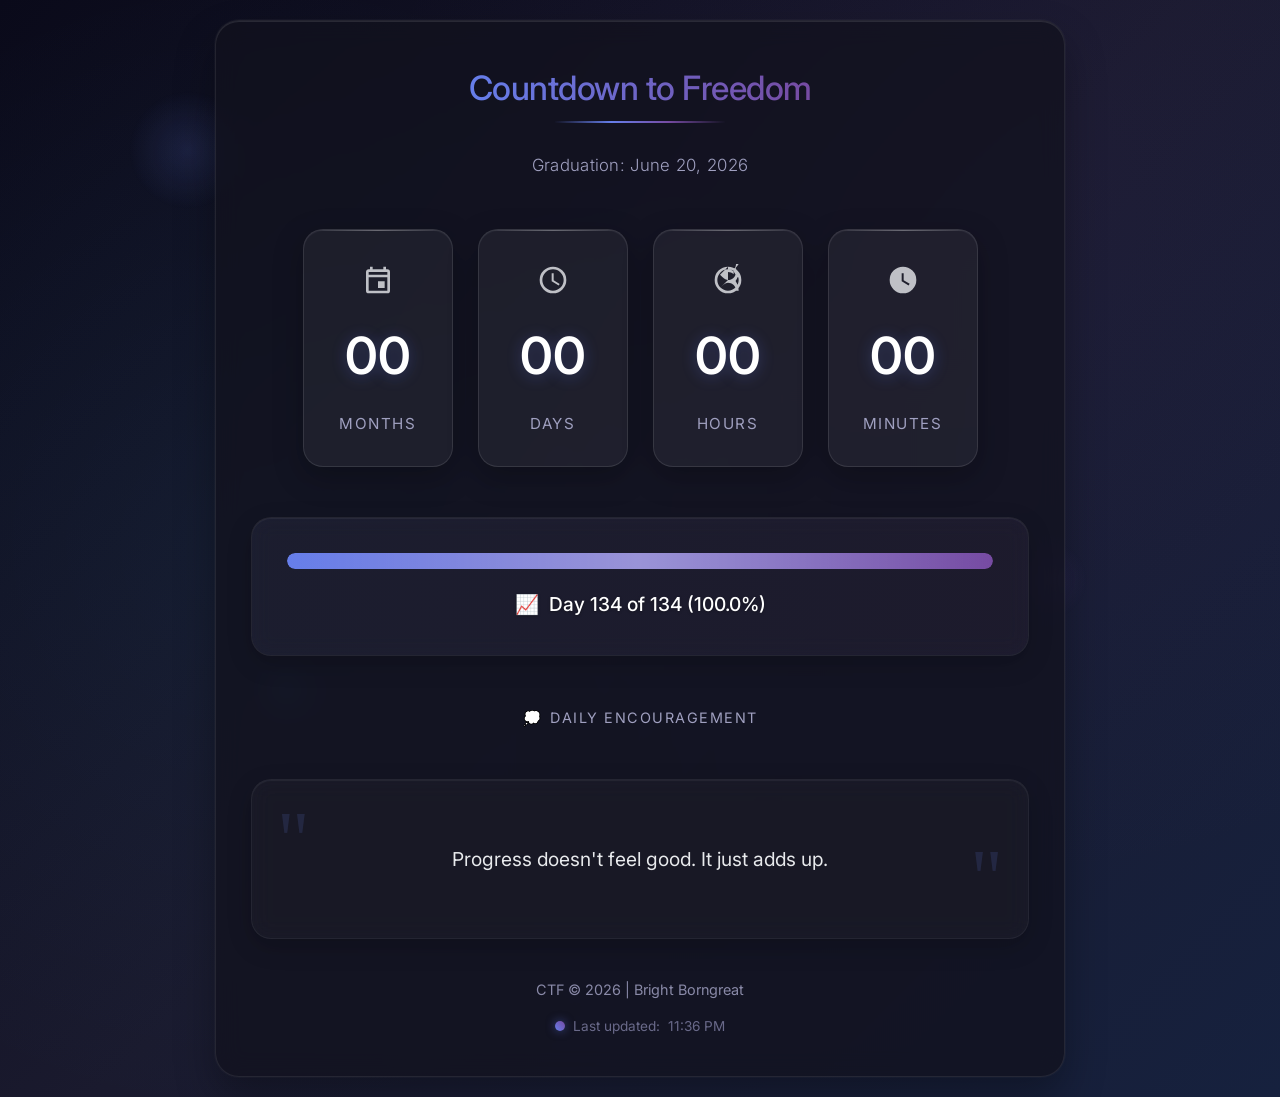
==== index.html @ aa1dcf14 "Update and rename countdown.html to index.html" ====
<!DOCTYPE html>
<html lang="en">
<head>
    <meta charset="UTF-8">
    <meta name="viewport" content="width=device-width, initial-scale=1.0">
    <title>Countdown to Freedom</title>
    <link rel="preconnect" href="https://fonts.googleapis.com">
    <link rel="preconnect" href="https://fonts.gstatic.com" crossorigin>
    <link href="https://fonts.googleapis.com/css2?family=Inter:wght@300;400;500;600&display=swap" rel="stylesheet">
    <style>
        * {
            margin: 0;
            padding: 0;
            box-sizing: border-box;
        }

        body {
            font-family: 'Inter', sans-serif;
            background: 
                radial-gradient(circle at 20% 50%, rgba(41, 196, 255, 0.05) 0%, transparent 50%),
                radial-gradient(circle at 80% 20%, rgba(118, 74, 188, 0.05) 0%, transparent 50%),
                linear-gradient(135deg, #0a0a1a 0%, #1a1a2e 50%, #16213e 100%);
            color: #e8eaed;
            line-height: 1.6;
            padding: 20px;
            min-height: 100vh;
            display: flex;
            flex-direction: column;
            align-items: center;
            justify-content: center;
            overflow-x: hidden;
            position: relative;
        }

        /* Animated Background Elements */
        .bg-particles {
            position: fixed;
            top: 0;
            left: 0;
            width: 100%;
            height: 100%;
            pointer-events: none;
            z-index: -1;
        }

        .particle {
            position: absolute;
            background: rgba(102, 126, 234, 0.1);
            border-radius: 50%;
            animation: float 15s infinite linear;
        }

        .particle:nth-child(1) {
            width: 120px;
            height: 120px;
            top: 10%;
            left: 10%;
            animation-delay: 0s;
            background: radial-gradient(circle, rgba(102, 126, 234, 0.15) 0%, transparent 70%);
        }

        .particle:nth-child(2) {
            width: 80px;
            height: 80px;
            top: 60%;
            right: 15%;
            animation-delay: -5s;
            animation-duration: 20s;
            background: radial-gradient(circle, rgba(118, 74, 188, 0.1) 0%, transparent 70%);
        }

        .particle:nth-child(3) {
            width: 60px;
            height: 60px;
            bottom: 20%;
            left: 20%;
            animation-delay: -10s;
            animation-duration: 25s;
            background: radial-gradient(circle, rgba(41, 196, 255, 0.1) 0%, transparent 70%);
        }

        @keyframes float {
            0%, 100% {
                transform: translateY(0) rotate(0deg);
                opacity: 0.3;
            }
            25% {
                transform: translateY(-20px) rotate(90deg);
                opacity: 0.5;
            }
            50% {
                transform: translateY(0) rotate(180deg);
                opacity: 0.3;
            }
            75% {
                transform: translateY(20px) rotate(270deg);
                opacity: 0.5;
            }
        }

        .container {
            max-width: 850px;
            width: 100%;
            text-align: center;
            padding: 40px 35px;
            background: rgba(18, 18, 30, 0.75);
            backdrop-filter: blur(12px);
            border-radius: 24px;
            box-shadow: 
                0 20px 40px rgba(0, 0, 0, 0.3),
                0 0 0 1px rgba(255, 255, 255, 0.03),
                inset 0 1px 0 rgba(255, 255, 255, 0.1);
            border: 1px solid rgba(255, 255, 255, 0.08);
            position: relative;
            z-index: 1;
        }

        /* Subtle border animation */
        .container::before {
            content: '';
            position: absolute;
            top: -1px;
            left: -1px;
            right: -1px;
            bottom: -1px;
            background: linear-gradient(45deg, 
                transparent, 
                rgba(102, 126, 234, 0.2), 
                rgba(118, 74, 188, 0.2), 
                transparent);
            border-radius: 25px;
            z-index: -1;
            opacity: 0;
            animation: borderGlow 8s ease-in-out infinite;
        }

        @keyframes borderGlow {
            0%, 100% { opacity: 0; }
            50% { opacity: 0.5; }
        }

        h1 {
            font-weight: 500;
            font-size: 2.1rem;
            margin-bottom: 12px;
            background: linear-gradient(90deg, #667eea 0%, #764ba2 100%);
            -webkit-background-clip: text;
            background-clip: text;
            color: transparent;
            letter-spacing: -0.5px;
            position: relative;
            display: inline-block;
        }

        h1::after {
            content: '';
            position: absolute;
            bottom: -8px;
            left: 25%;
            width: 50%;
            height: 2px;
            background: linear-gradient(90deg, transparent, #667eea, #764ba2, transparent);
            border-radius: 2px;
        }

        .subtitle {
            color: #a0a0c0;
            font-weight: 300;
            margin-bottom: 45px;
            font-size: 1.05rem;
            letter-spacing: 0.3px;
            display: flex;
            align-items: center;
            justify-content: center;
            gap: 10px;
        }


        .countdown-container {
            display: flex;
            justify-content: center;
            flex-wrap: wrap;
            gap: 25px;
            margin: 50px 0;
        }

        .countdown-unit {
            background: rgba(255, 255, 255, 0.05);
            backdrop-filter: blur(15px);
            border-radius: 20px;
            padding: 30px 20px;
            min-width: 150px;
            border: 1px solid rgba(255, 255, 255, 0.1);
            box-shadow: 
                0 10px 30px rgba(0, 0, 0, 0.25),
                inset 0 1px 0 rgba(255, 255, 255, 0.05);
            transition: all 0.4s cubic-bezier(0.175, 0.885, 0.32, 1.275);
            position: relative;
            overflow: hidden;
        }

        .countdown-unit::before {
            content: '';
            position: absolute;
            top: 0;
            left: 0;
            right: 0;
            height: 1px;
            background: linear-gradient(90deg, transparent, rgba(255, 255, 255, 0.3), transparent);
        }

        .countdown-unit::after {
            content: '';
            position: absolute;
            top: 0;
            left: 0;
            right: 0;
            bottom: 0;
            background: linear-gradient(135deg, 
                rgba(102, 126, 234, 0.05) 0%, 
                transparent 50%, 
                rgba(118, 74, 188, 0.05) 100%);
            opacity: 0;
            transition: opacity 0.3s ease;
        }

        .countdown-unit:hover {
            transform: translateY(-8px) scale(1.02);
            border-color: rgba(255, 255, 255, 0.2);
            box-shadow: 
                0 20px 40px rgba(0, 0, 0, 0.35),
                0 0 20px rgba(102, 126, 234, 0.1),
                inset 0 1px 0 rgba(255, 255, 255, 0.1);
        }

        .countdown-unit:hover::after {
            opacity: 1;
        }

        .unit-icon {
            margin-bottom: 15px;
            height: 40px;
            display: flex;
            align-items: center;
            justify-content: center;
            opacity: 0.8;
            transition: all 0.3s ease;
        }

        .countdown-unit:hover .unit-icon {
            opacity: 1;
            transform: scale(1.1);
        }

        .countdown-value {
            font-size: 3.2rem;
            font-weight: 600;
            color: #ffffff;
            text-shadow: 0 2px 15px rgba(102, 126, 234, 0.3);
            margin-bottom: 5px;
            position: relative;
            display: inline-block;
        }

        .countdown-value::after {
            content: '';
            position: absolute;
            bottom: -5px;
            left: 10%;
            width: 80%;
            height: 3px;
            background: linear-gradient(90deg, 
                transparent, 
                rgba(102, 126, 234, 0.5), 
                rgba(118, 74, 188, 0.5), 
                transparent);
            border-radius: 3px;
            transform: scaleX(0);
            transition: transform 0.3s ease;
        }

        .countdown-unit:hover .countdown-value::after {
            transform: scaleX(1);
        }

        .countdown-label {
            font-size: 0.95rem;
            color: #a0a0c0;
            text-transform: uppercase;
            letter-spacing: 1.5px;
            font-weight: 400;
            margin-top: 10px;
        }

        .progress-section {
            margin: 50px 0;
            padding: 35px;
            background: rgba(255, 255, 255, 0.03);
            backdrop-filter: blur(10px);
            border-radius: 20px;
            border: 1px solid rgba(255, 255, 255, 0.05);
            box-shadow: 
                0 8px 25px rgba(0, 0, 0, 0.2),
                inset 0 1px 0 rgba(255, 255, 255, 0.05);
            position: relative;
            overflow: hidden;
        }

        .progress-section::before {
            content: '';
            position: absolute;
            top: 0;
            left: 0;
            width: var(--progress-width, 0%);
            height: 100%;
            background: linear-gradient(90deg, 
                rgba(102, 126, 234, 0.05), 
                rgba(118, 74, 188, 0.05));
            transition: width 0.8s cubic-bezier(0.34, 1.56, 0.64, 1);
            z-index: 0;
        }

        .progress-header {
            display: flex;
            justify-content: space-between;
            margin-bottom: 25px;
            font-size: 0.95rem;
            color: #a0a0c0;
            font-weight: 400;
            position: relative;
            z-index: 1;
        }

        .progress-bar-container {
            height: 16px;
            background: rgba(255, 255, 255, 0.05);
            border-radius: 12px;
            overflow: hidden;
            margin-bottom: 20px;
            box-shadow: inset 0 2px 8px rgba(0, 0, 0, 0.4);
            position: relative;
            z-index: 1;
        }

        .progress-bar {
            height: 100%;
            background: linear-gradient(90deg, #667eea 0%, #764ba2 100%);
            border-radius: 12px;
            width: 0%;
            transition: width 1s cubic-bezier(0.34, 1.56, 0.64, 1);
            position: relative;
            overflow: hidden;
        }

        .progress-bar::after {
            content: '';
            position: absolute;
            top: 0;
            left: 0;
            right: 0;
            bottom: 0;
            background: linear-gradient(
                90deg,
                transparent,
                rgba(255, 255, 255, 0.3),
                transparent
            );
            animation: shimmer 3s infinite;
            animation-delay: 0.5s;
        }

        @keyframes shimmer {
            0% { transform: translateX(-100%); }
            100% { transform: translateX(100%); }
        }

        .progress-text {
            font-size: 1.2rem;
            font-weight: 500;
            color: #ffffff;
            text-shadow: 0 1px 3px rgba(0, 0, 0, 0.3);
            position: relative;
            z-index: 1;
            display: flex;
            align-items: center;
            justify-content: center;
            gap: 10px;
        }

        .progress-text::before {
            content: '📈';
            animation: bounce 2s infinite;
        }

        @keyframes bounce {
            0%, 100% { transform: translateY(0); }
            50% { transform: translateY(-5px); }
        }

        .encouragement-section {
            margin: 50px 0 25px;
            padding: 40px 35px;
            background: rgba(255, 255, 255, 0.03);
            backdrop-filter: blur(10px);
            border-radius: 20px;
            font-size: 1.2rem;
            line-height: 1.7;
            color: #e8eaed;
            font-weight: 400;
            min-height: 160px;
            display: flex;
            align-items: center;
            justify-content: center;
            border: 1px solid rgba(255, 255, 255, 0.05);
            box-shadow: 
                0 8px 25px rgba(0, 0, 0, 0.2),
                inset 0 1px 0 rgba(255, 255, 255, 0.05);
            position: relative;
            overflow: hidden;
        }

        .encouragement-section::before {
            content: '"';
            position: absolute;
            top: 20px;
            left: 25px;
            font-size: 5rem;
            color: rgba(102, 126, 234, 0.15);
            font-family: Georgia, serif;
            line-height: 1;
            animation: floatQuote 4s ease-in-out infinite;
        }

        .encouragement-section::after {
            content: '"';
            position: absolute;
            bottom: 20px;
            right: 25px;
            font-size: 5rem;
            color: rgba(102, 126, 234, 0.15);
            font-family: Georgia, serif;
            line-height: 1;
            animation: floatQuote 4s ease-in-out infinite reverse;
        }

        @keyframes floatQuote {
            0%, 100% { transform: translateY(0) scale(1); opacity: 0.15; }
            50% { transform: translateY(-10px) scale(1.05); opacity: 0.25; }
        }

        .message-label {
            font-size: 0.9rem;
            color: #a0a0c0;
            margin-bottom: 15px;
            text-transform: uppercase;
            letter-spacing: 1.5px;
            font-weight: 400;
            display: flex;
            align-items: center;
            justify-content: center;
            gap: 8px;
        }

        .message-label::before {
            content: '💭';
            animation: spin 4s linear infinite;
        }

        @keyframes spin {
            0% { transform: rotate(0deg); }
            100% { transform: rotate(360deg); }
        }

        .footer {
            margin-top: 40px;
            color: #8a8aa8;
            font-size: 0.9rem;
            text-align: center;
            line-height: 1.5;
            position: relative;
            z-index: 1;
        }

        .last-updated {
            margin-top: 15px;
            font-size: 0.85rem;
            color: #6a6a8a;
            display: flex;
            align-items: center;
            justify-content: center;
            gap: 8px;
        }

        .last-updated::before {
            content: '';
            display: block;
            width: 10px;
            height: 10px;
            background: linear-gradient(45deg, #667eea, #764ba2);
            border-radius: 50%;
            animation: pulse 2s infinite;
            box-shadow: 0 0 10px rgba(102, 126, 234, 0.5);
        }

        @keyframes pulse {
            0%, 100% { 
                opacity: 1; 
                box-shadow: 0 0 0 0 rgba(102, 126, 234, 0.7);
            }
            50% { 
                opacity: 0.5; 
                box-shadow: 0 0 0 10px rgba(102, 126, 234, 0);
            }
        }

        /* Responsive Design */
        @media (max-width: 768px) {
            .container {
                padding: 30px 20px;
                max-width: 95%;
            }
            
            .countdown-unit {
                min-width: 120px;
                padding: 25px 15px;
            }
            
            .countdown-value {
                font-size: 2.5rem;
            }
            
            h1 {
                font-size: 1.8rem;
            }
            
            .subtitle {
                font-size: 1rem;
                margin-bottom: 35px;
            }
            
            .encouragement-section {
                padding: 30px 25px;
                font-size: 1.1rem;
                min-height: 140px;
            }
            
            .countdown-container {
                gap: 15px;
                margin: 40px 0;
            }
            
            .encouragement-section::before,
            .encouragement-section::after {
                font-size: 4rem;
            }
        }

        @media (max-width: 480px) {
            .countdown-unit {
                min-width: 105px;
                padding: 20px 12px;
            }
            
            .countdown-value {
                font-size: 2.2rem;
            }
            
            .countdown-label {
                font-size: 0.85rem;
            }
            
            .progress-header {
                flex-direction: column;
                gap: 8px;
                align-items: center;
            }
            
            .encouragement-section {
                font-size: 1rem;
                padding: 25px 20px;
            }
            
            .encouragement-section::before,
            .encouragement-section::after {
                font-size: 3rem;
            }
        }

        /* Selection color */
        ::selection {
            background: rgba(102, 126, 234, 0.4);
            color: #ffffff;
            text-shadow: none;
        }

        /* Scrollbar styling */
        ::-webkit-scrollbar {
            width: 10px;
        }

        ::-webkit-scrollbar-track {
            background: rgba(18, 18, 30, 0.5);
        }

        ::-webkit-scrollbar-thumb {
            background: linear-gradient(45deg, #667eea, #764ba2);
            border-radius: 5px;
        }

        ::-webkit-scrollbar-thumb:hover {
            background: linear-gradient(45deg, #764ba2, #667eea);
        }

        /* Loading animation for initial load */
        @keyframes fadeIn {
            from { opacity: 0; transform: translateY(20px); }
            to { opacity: 1; transform: translateY(0); }
        }

        .container > * {
            animation: fadeIn 0.6s ease-out forwards;
        }

        .container > *:nth-child(1) { animation-delay: 0.1s; }
        .container > *:nth-child(2) { animation-delay: 0.2s; }
        .container > *:nth-child(3) { animation-delay: 0.3s; }
        .container > *:nth-child(4) { animation-delay: 0.4s; }
        .container > *:nth-child(5) { animation-delay: 0.5s; }
        .container > *:nth-child(6) { animation-delay: 0.6s; }
    </style>
</head>
<body>
    <!-- Animated Background Particles -->
    <div class="bg-particles">
        <div class="particle"></div>
        <div class="particle"></div>
        <div class="particle"></div>
    </div>

    <!-- SVG Icons (hidden, will be used via JavaScript) -->
    <svg style="display: none;">
        <symbol id="icon-months" viewBox="0 0 24 24">
            <path fill="currentColor" d="M19,4H18V2H16V4H8V2H6V4H5C3.89,4 3,4.9 3,6V20A2,2 0 0,0 5,22H19A2,2 0 0,0 21,20V6A2,2 0 0,0 19,4M19,20H5V10H19V20M19,8H5V6H19V8M12,13H17V18H12V13Z"/>
        </symbol>
        <symbol id="icon-days" viewBox="0 0 24 24">
            <path fill="currentColor" d="M12,20A8,8 0 0,1 4,12A8,8 0 0,1 12,4A8,8 0 0,1 20,12A8,8 0 0,1 12,20M12,2A10,10 0 0,0 2,12A10,10 0 0,0 12,22A10,10 0 0,0 22,12A10,10 0 0,0 12,2M12.5,7V12.25L17,14.92L16.25,16.15L11,13V7H12.5Z"/>
        </symbol>
        <symbol id="icon-hours" viewBox="0 0 24 24">
            <path fill="currentColor" d="M12,20A8,8 0 0,1 4,12A8,8 0 0,1 12,4A8,8 0 0,1 20,12A8,8 0 0,1 12,20M12,2A10,10 0 0,0 2,12A10,10 0 0,0 12,22A10,10 0 0,0 22,12A10,10 0 0,0 12,2M16.24,7.76C15.07,6.58 13.53,6 12,6V12L6,18L7.76,16.24C9.15,14.85 10.92,14 12,14C13.53,14 15.07,14.58 16.24,15.76C17.42,16.94 18,18.47 18,20H20C20,17.47 19.07,14.94 17.66,12.83C19.07,10.72 20,8.19 20,6H18C18,7.53 17.42,9.06 16.24,10.24C15.07,11.42 13.53,12 12,12C10.92,12 9.15,11.15 7.76,9.76L6,8L12,2V4C13.53,4 15.07,4.58 16.24,5.76C17.42,6.94 18,8.47 18,10H20C20,7.53 19.07,5.06 17.66,3C19.07,1.5 20,0 20,0H18C18,1.53 17.42,3.06 16.24,4.24Z"/>
        </symbol>
        <symbol id="icon-minutes" viewBox="0 0 24 24">
            <path fill="currentColor" d="M12,2A10,10 0 0,0 2,12A10,10 0 0,0 12,22A10,10 0 0,0 22,12A10,10 0 0,0 12,2M16.2,16.2L11,13V7H12.5V12.2L17,14.9L16.2,16.2Z"/>
        </symbol>
    </svg>

    <div class="container">
        <h1>Countdown to Freedom</h1>
        <br></br>
        <p class="subtitle">Graduation: June 20, 2026</p>
        
        <div class="countdown-container">
            <div class="countdown-unit">
                <div class="unit-icon">
                    <svg width="32" height="32">
                        <use xlink:href="#icon-months"></use>
                    </svg>
                </div>
                <div class="countdown-value" id="months">--</div>
                <div class="countdown-label">Months</div>
            </div>
            <div class="countdown-unit">
                <div class="unit-icon">
                    <svg width="32" height="32">
                        <use xlink:href="#icon-days"></use>
                    </svg>
                </div>
                <div class="countdown-value" id="days">--</div>
                <div class="countdown-label">Days</div>
            </div>
            <div class="countdown-unit">
                <div class="unit-icon">
                    <svg width="32" height="32">
                        <use xlink:href="#icon-hours"></use>
                    </svg>
                </div>
                <div class="countdown-value" id="hours">--</div>
                <div class="countdown-label">Hours</div>
            </div>
            <div class="countdown-unit">
                <div class="unit-icon">
                    <svg width="32" height="32">
                        <use xlink:href="#icon-minutes"></use>
                    </svg>
                </div>
                <div class="countdown-value" id="minutes">--</div>
                <div class="countdown-label">Minutes</div>
            </div>
        </div>
        
        <div class="progress-section">
            
            <div class="progress-bar-container">
                <div class="progress-bar" id="progress-bar"></div>
            </div>
            <div class="progress-text" id="progress-text">Day 0 of 134</div>
        </div>
        
        <div class="message-label">Daily Encouragement</div>
        <div class="encouragement-section" id="encouragement-message">
            Loading message...
        </div>
        
        <div class="footer">
            <p>CTF © 2026 | Bright Borngreat</p>
            <p class="last-updated">Last updated: <span id="last-updated-time">--:--</span></p>
        </div>
    </div>

    <script>
    // App Configuration - Critical dates and messages
    const APP_CONFIG = {
        // FIXED: Correct date initialization for Feb 8, 2026
        startDate: new Date(2026, 1, 6),  // Feb 6, 2026
        endDate: new Date(2026, 5, 20),   // June 20, 2026
        messages: [
            "Day one is not impressive. It's decisive.",
            "Nothing changed overnight, except you stayed in the game.",
            "Progress doesn't feel good. It just adds up.",
            "You're not waiting. You're moving through it.",
            "Another page turned. That's all this requires.",
            "This phase is temporary, whether you enjoy it or not.",
            "Endurance beats motivation every single time.",
            "You don't need momentum. You need continuation.",
            "Time is passing whether you watch it or not. This helps you watch it.",
            "There is less ahead than there was yesterday.",
            "You're closer than your emotions are willing to admit.",
            "Nothing dramatic today. That's fine.",
            "Consistency is invisible until it isn't.",
            "You didn't quit. That's the win.",
            "Another ordinary day completed. Ordinary days finish journeys.",
            "This is what staying looks like.",
            "You are doing exactly what this season demands.",
            "Waiting ends faster when you stop fighting time.",
            "The countdown is proof that this isn't forever.",
            "You're not stuck. You're in transit.",
            "This period will end even if today feels long.",
            "You don't need inspiration to finish something finite.",
            "A smaller number than yesterday is all that matters.",
            "Survival mode still counts as progress.",
            "You are closer in fact, not just in hope.",
            "Another quiet step forward.",
            "You didn't need to feel strong to get here.",
            "This is how exits are earned. One day at a time.",
            "Nothing special happened today. That's how it works.",
            "Time is doing its job. You just have to stay present."
        ]
    };

    // DOM Elements
    const monthsEl = document.getElementById('months');
    const daysEl = document.getElementById('days');
    const hoursEl = document.getElementById('hours');
    const minutesEl = document.getElementById('minutes');
    const progressBarEl = document.getElementById('progress-bar');
    const progressTextEl = document.getElementById('progress-text');
    const encouragementMessageEl = document.getElementById('encouragement-message');
    const lastUpdatedTimeEl = document.getElementById('last-updated-time');

    // Time Calculation Logic
    function calculateTimeRemaining() {
        const now = new Date(); // User's local time
        const diff = APP_CONFIG.endDate.getTime() - now.getTime();
        
        // If the countdown has ended
        if (diff <= 0) {
            return { months: 0, days: 0, hours: 0, minutes: 0 };
        }
        
        // Calculate months (approximate, for display purposes)
        const totalDays = Math.floor(diff / (1000 * 60 * 60 * 24));
        const months = Math.floor(totalDays / 30.44);
        
        // Calculate remaining days after months
        const days = Math.floor((diff % (1000 * 60 * 60 * 24 * 30.44)) / (1000 * 60 * 60 * 24));
        
        // Calculate hours, minutes
        const hours = Math.floor((diff % (1000 * 60 * 60 * 24)) / (1000 * 60 * 60));
        const minutes = Math.floor((diff % (1000 * 60 * 60)) / (1000 * 60));
        
        return { months, days, hours, minutes };
    }

    // Progress Bar Calculation Logic - FIXED
    function calculateProgress() {
        const now = new Date();
        
        // If before start date, progress is 0%
        if (now < APP_CONFIG.startDate) {
            const totalDays = Math.ceil((APP_CONFIG.endDate - APP_CONFIG.startDate) / (1000 * 60 * 60 * 24));
            return {
                percentage: 0,
                currentDay: 0,
                totalDays: totalDays
            };
        }
        
        // If after end date, progress is 100%
        if (now >= APP_CONFIG.endDate) {
            const totalDays = Math.ceil((APP_CONFIG.endDate - APP_CONFIG.startDate) / (1000 * 60 * 60 * 24));
            return {
                percentage: 100,
                currentDay: totalDays,
                totalDays: totalDays
            };
        }
        
        // Calculate current day in the journey (1-indexed) - FIXED
        const elapsedMs = now.getTime() - APP_CONFIG.startDate.getTime();
        const totalMs = APP_CONFIG.endDate.getTime() - APP_CONFIG.startDate.getTime();
        
        // FIXED: Use Math.ceil instead of Math.floor for partial days
        // This ensures Day 1 starts immediately on Feb 6
        const currentDay = Math.ceil(elapsedMs / (1000 * 60 * 60 * 24));
        const totalDays = Math.ceil(totalMs / (1000 * 60 * 60 * 24));
        
        // Calculate percentage (capped at 100%)
        const percentage = Math.min(100, (currentDay / totalDays) * 100);
        
        return { percentage, currentDay, totalDays };
    }

    // Encouragement Message Logic - FIXED
    function getEncouragementMessage() {
        const now = new Date();
        
        // If before start date, use first message
        if (now < APP_CONFIG.startDate) {
            return APP_CONFIG.messages[0];
        }
        
        // Calculate days since start (0-indexed for array access)
        const elapsedMs = now.getTime() - APP_CONFIG.startDate.getTime();
        const daysSinceStart = Math.floor(elapsedMs / (1000 * 60 * 60 * 24));
        
        // FIXED: Handle edge case when daysSinceStart is 0
        const messageIndex = daysSinceStart % APP_CONFIG.messages.length;
        
        return APP_CONFIG.messages[messageIndex];
    }

    // Midnight Rollover Detection Logic
    let lastCheckedDate = new Date().getDate();
    
    function checkForMidnightRollover() {
        const currentDate = new Date().getDate();
        
        if (currentDate !== lastCheckedDate) {
            lastCheckedDate = currentDate;
            return true;
        }
        
        return false;
    }

    // UI Update Functions
    function updateCountdown() {
        const time = calculateTimeRemaining();
        
        monthsEl.textContent = time.months.toString().padStart(2, '0');
        daysEl.textContent = time.days.toString().padStart(2, '0');
        hoursEl.textContent = time.hours.toString().padStart(2, '0');
        minutesEl.textContent = time.minutes.toString().padStart(2, '0');
    }
    
    function updateProgress() {
        const progress = calculateProgress();
        
        // Update progress bar with smooth animation
        progressBarEl.style.width = `${progress.percentage}%`;
        
        // Update progress text
        progressTextEl.textContent = `Day ${progress.currentDay} of ${progress.totalDays} (${progress.percentage.toFixed(1)}%)`;
        
        // Also update the container's CSS variable for the background glow
        document.querySelector('.progress-section').style.setProperty('--progress-width', `${progress.percentage}%`);
    }
    
    function updateEncouragementMessage() {
        encouragementMessageEl.textContent = getEncouragementMessage();
    }
    
    function updateLastUpdatedTime() {
        const now = new Date();
        lastUpdatedTimeEl.textContent = now.toLocaleTimeString([], {hour: '2-digit', minute:'2-digit'});
    }
    
    // Main Update Function
    function updateAllDisplays() {
        updateCountdown();
        updateProgress();
        updateEncouragementMessage();
        updateLastUpdatedTime();
    }

    // Initialization - FIXED: Use window.onload instead of DOMContentLoaded
    function initApp() {
        // Set initial values
        updateAllDisplays();
        
        // Debug log to see what's happening
        console.log('Current date:', new Date().toLocaleDateString());
        console.log('Start date:', APP_CONFIG.startDate.toLocaleDateString());
        console.log('Days calculated:', calculateProgress().currentDay);
        console.log('Message index:', Math.floor((new Date() - APP_CONFIG.startDate) / (1000 * 60 * 60 * 24)));
        
        // Update countdown every minute
        setInterval(() => {
            updateCountdown();
            updateLastUpdatedTime();
        }, 60000);
        
        // Check for midnight rollover every hour
        setInterval(() => {
            if (checkForMidnightRollover()) {
                updateProgress();
                updateEncouragementMessage();
            }
            updateLastUpdatedTime();
        }, 3600000);
        
        console.log('App initialized.');
    }

    // Start the app when page fully loads
    window.onload = initApp;
</script>
</body>

</html>
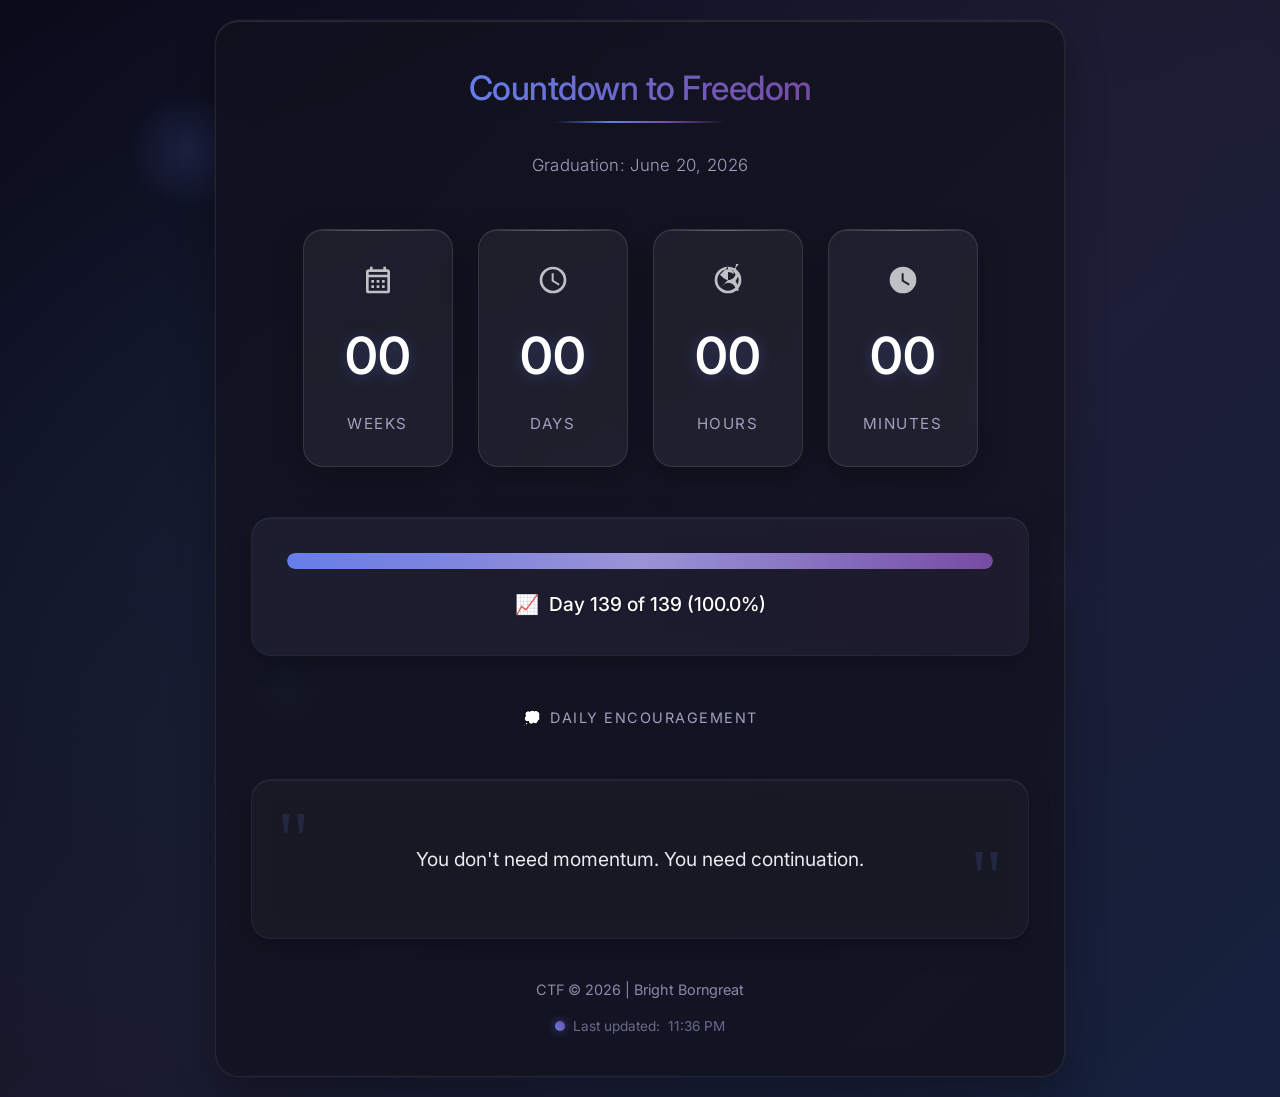
==== commit 80819892: "Version 2.0" ====
--- a/index.html
+++ b/index.html
@@ -637,10 +637,10 @@
         <div class="particle"></div>
     </div>
 
-    <!-- SVG Icons (hidden, will be used via JavaScript) -->
+    <!-- SVG Icons -->
     <svg style="display: none;">
-        <symbol id="icon-months" viewBox="0 0 24 24">
-            <path fill="currentColor" d="M19,4H18V2H16V4H8V2H6V4H5C3.89,4 3,4.9 3,6V20A2,2 0 0,0 5,22H19A2,2 0 0,0 21,20V6A2,2 0 0,0 19,4M19,20H5V10H19V20M19,8H5V6H19V8M12,13H17V18H12V13Z"/>
+        <symbol id="icon-weeks" viewBox="0 0 24 24">
+            <path fill="currentColor" d="M19,4H18V2H16V4H8V2H6V4H5C3.89,4 3,4.9 3,6V20A2,2 0 0,0 5,22H19A2,2 0 0,0 21,20V6A2,2 0 0,0 19,4M19,20H5V10H19V20M19,8H5V6H19V8M9,14H7V12H9V14M13,14H11V12H13V14M17,14H15V12H17V14M9,18H7V16H9V18M13,18H11V16H13V18M17,18H15V16H17V18Z"/>
         </symbol>
         <symbol id="icon-days" viewBox="0 0 24 24">
             <path fill="currentColor" d="M12,20A8,8 0 0,1 4,12A8,8 0 0,1 12,4A8,8 0 0,1 20,12A8,8 0 0,1 12,20M12,2A10,10 0 0,0 2,12A10,10 0 0,0 12,22A10,10 0 0,0 22,12A10,10 0 0,0 12,2M12.5,7V12.25L17,14.92L16.25,16.15L11,13V7H12.5Z"/>
@@ -659,15 +659,18 @@
         <p class="subtitle">Graduation: June 20, 2026</p>
         
         <div class="countdown-container">
+            <!-- Weeks Unit -->
             <div class="countdown-unit">
                 <div class="unit-icon">
                     <svg width="32" height="32">
-                        <use xlink:href="#icon-months"></use>
+                        <use xlink:href="#icon-weeks"></use>
                     </svg>
                 </div>
-                <div class="countdown-value" id="months">--</div>
-                <div class="countdown-label">Months</div>
+                <div class="countdown-value" id="weeks">--</div>
+                <div class="countdown-label">Weeks</div>
             </div>
+            
+            <!-- Days Unit -->
             <div class="countdown-unit">
                 <div class="unit-icon">
                     <svg width="32" height="32">
@@ -677,6 +680,8 @@
                 <div class="countdown-value" id="days">--</div>
                 <div class="countdown-label">Days</div>
             </div>
+            
+            <!-- Hours Unit -->
             <div class="countdown-unit">
                 <div class="unit-icon">
                     <svg width="32" height="32">
@@ -686,6 +691,8 @@
                 <div class="countdown-value" id="hours">--</div>
                 <div class="countdown-label">Hours</div>
             </div>
+            
+            <!-- Minutes Unit -->
             <div class="countdown-unit">
                 <div class="unit-icon">
                     <svg width="32" height="32">
@@ -698,11 +705,10 @@
         </div>
         
         <div class="progress-section">
-            
             <div class="progress-bar-container">
                 <div class="progress-bar" id="progress-bar"></div>
             </div>
-            <div class="progress-text" id="progress-text">Day 0 of 134</div>
+            <div class="progress-text" id="progress-text">Day 0 of 140</div>
         </div>
         
         <div class="message-label">Daily Encouragement</div>
@@ -719,9 +725,9 @@
     <script>
     // App Configuration - Critical dates and messages
     const APP_CONFIG = {
-        // FIXED: Correct date initialization for Feb 8, 2026
-        startDate: new Date(2026, 1, 6),  // Feb 6, 2026
-        endDate: new Date(2026, 5, 20),   // June 20, 2026
+        // UPDATED: Start date changed to Feb 1, 2026 (month is 0-indexed)
+        startDate: new Date(2026, 1, 1),   // Feb 1, 2026 (midnight)
+        endDate: new Date(2026, 5, 20),    // June 20, 2026
         messages: [
             "Day one is not impressive. It's decisive.",
             "Nothing changed overnight, except you stayed in the game.",
@@ -757,7 +763,7 @@
     };
 
     // DOM Elements
-    const monthsEl = document.getElementById('months');
+    const weeksEl = document.getElementById('weeks');    // CHANGED from monthsEl
     const daysEl = document.getElementById('days');
     const hoursEl = document.getElementById('hours');
     const minutesEl = document.getElementById('minutes');
@@ -766,31 +772,30 @@
     const encouragementMessageEl = document.getElementById('encouragement-message');
     const lastUpdatedTimeEl = document.getElementById('last-updated-time');
 
-    // Time Calculation Logic
+    // Time Calculation Logic - UPDATED for weeks instead of months
     function calculateTimeRemaining() {
-        const now = new Date(); // User's local time
+        const now = new Date();
         const diff = APP_CONFIG.endDate.getTime() - now.getTime();
         
-        // If the countdown has ended
         if (diff <= 0) {
-            return { months: 0, days: 0, hours: 0, minutes: 0 };
-        }
-        
-        // Calculate months (approximate, for display purposes)
-        const totalDays = Math.floor(diff / (1000 * 60 * 60 * 24));
-        const months = Math.floor(totalDays / 30.44);
-        
-        // Calculate remaining days after months
-        const days = Math.floor((diff % (1000 * 60 * 60 * 24 * 30.44)) / (1000 * 60 * 60 * 24));
+            return { weeks: 0, days: 0, hours: 0, minutes: 0 };
+        }
+        
+        // Calculate weeks
+        const weeks = Math.floor(diff / (1000 * 60 * 60 * 24 * 7));
+        
+        // Calculate remaining days after weeks
+        const remainingDays = diff % (1000 * 60 * 60 * 24 * 7);
+        const days = Math.floor(remainingDays / (1000 * 60 * 60 * 24));
         
         // Calculate hours, minutes
         const hours = Math.floor((diff % (1000 * 60 * 60 * 24)) / (1000 * 60 * 60));
         const minutes = Math.floor((diff % (1000 * 60 * 60)) / (1000 * 60));
         
-        return { months, days, hours, minutes };
+        return { weeks, days, hours, minutes };
     }
 
-    // Progress Bar Calculation Logic - FIXED
+    // Progress Bar Calculation Logic - UPDATED for Feb 1 start
     function calculateProgress() {
         const now = new Date();
         
@@ -814,13 +819,13 @@
             };
         }
         
-        // Calculate current day in the journey (1-indexed) - FIXED
+        // Calculate current day in the journey (1-indexed)
         const elapsedMs = now.getTime() - APP_CONFIG.startDate.getTime();
         const totalMs = APP_CONFIG.endDate.getTime() - APP_CONFIG.startDate.getTime();
         
-        // FIXED: Use Math.ceil instead of Math.floor for partial days
-        // This ensures Day 1 starts immediately on Feb 6
-        const currentDay = Math.ceil(elapsedMs / (1000 * 60 * 60 * 24));
+        // Using Math.floor for partial days, then add 1 for 1-indexing
+        // Day 1 starts immediately on Feb 1
+        const currentDay = Math.floor(elapsedMs / (1000 * 60 * 60 * 24)) + 1;
         const totalDays = Math.ceil(totalMs / (1000 * 60 * 60 * 24));
         
         // Calculate percentage (capped at 100%)
@@ -829,7 +834,7 @@
         return { percentage, currentDay, totalDays };
     }
 
-    // Encouragement Message Logic - FIXED
+    // Encouragement Message Logic - UPDATED for Feb 1 start
     function getEncouragementMessage() {
         const now = new Date();
         
@@ -842,7 +847,7 @@
         const elapsedMs = now.getTime() - APP_CONFIG.startDate.getTime();
         const daysSinceStart = Math.floor(elapsedMs / (1000 * 60 * 60 * 24));
         
-        // FIXED: Handle edge case when daysSinceStart is 0
+        // Use daysSinceStart directly to match array indexing
         const messageIndex = daysSinceStart % APP_CONFIG.messages.length;
         
         return APP_CONFIG.messages[messageIndex];
@@ -862,11 +867,11 @@
         return false;
     }
 
-    // UI Update Functions
+    // UI Update Functions - UPDATED
     function updateCountdown() {
         const time = calculateTimeRemaining();
         
-        monthsEl.textContent = time.months.toString().padStart(2, '0');
+        weeksEl.textContent = time.weeks.toString().padStart(2, '0');
         daysEl.textContent = time.days.toString().padStart(2, '0');
         hoursEl.textContent = time.hours.toString().padStart(2, '0');
         minutesEl.textContent = time.minutes.toString().padStart(2, '0');
@@ -902,16 +907,20 @@
         updateLastUpdatedTime();
     }
 
-    // Initialization - FIXED: Use window.onload instead of DOMContentLoaded
+    // Initialization
     function initApp() {
         // Set initial values
         updateAllDisplays();
         
         // Debug log to see what's happening
-        console.log('Current date:', new Date().toLocaleDateString());
+        console.log('App Configuration:');
         console.log('Start date:', APP_CONFIG.startDate.toLocaleDateString());
-        console.log('Days calculated:', calculateProgress().currentDay);
-        console.log('Message index:', Math.floor((new Date() - APP_CONFIG.startDate) / (1000 * 60 * 60 * 24)));
+        console.log('End date:', APP_CONFIG.endDate.toLocaleDateString());
+        console.log('Today:', new Date().toLocaleDateString());
+        
+        const progress = calculateProgress();
+        console.log('Progress:', progress.currentDay, '/', progress.totalDays, 'days');
+        console.log('Total days between dates:', progress.totalDays);
         
         // Update countdown every minute
         setInterval(() => {
@@ -928,12 +937,12 @@
             updateLastUpdatedTime();
         }, 3600000);
         
-        console.log('App initialized.');
+        console.log('Countdown App initialized with Weeks instead of Months.');
+        console.log('Start: Feb 1, 2026 | End: Jun 20, 2026');
     }
 
     // Start the app when page fully loads
     window.onload = initApp;
-</script>
+    </script>
 </body>
-
 </html>
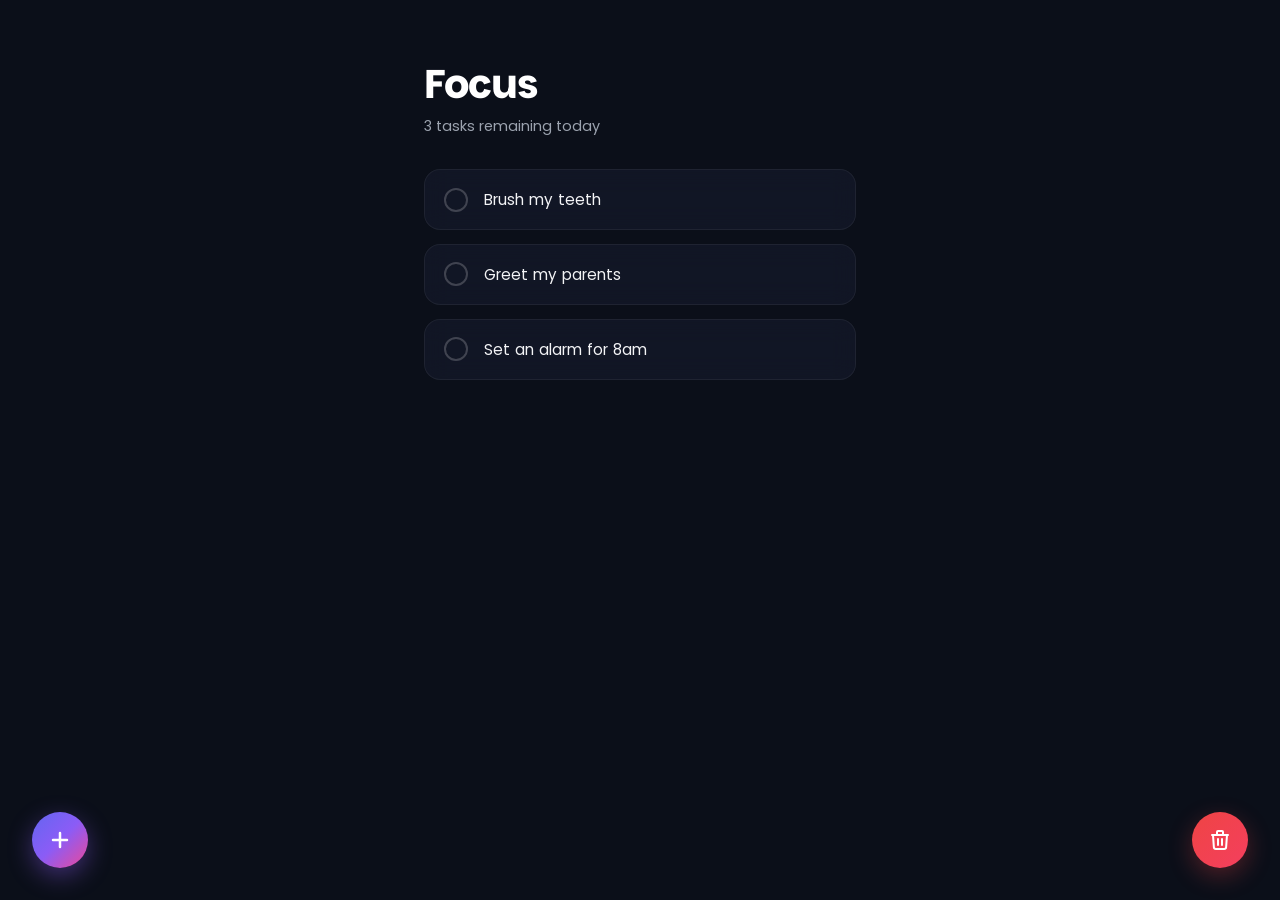
==== commit d76ae245: "Add files via upload" ====
--- a/index.html
+++ b/index.html
@@ -2,947 +2,56 @@
 <html lang="en">
 <head>
     <meta charset="UTF-8">
-    <meta name="viewport" content="width=device-width, initial-scale=1.0">
-    <title>Countdown to Freedom</title>
-    <link rel="preconnect" href="https://fonts.googleapis.com">
-    <link rel="preconnect" href="https://fonts.gstatic.com" crossorigin>
-    <link href="https://fonts.googleapis.com/css2?family=Inter:wght@300;400;500;600&display=swap" rel="stylesheet">
-    <style>
-        * {
-            margin: 0;
-            padding: 0;
-            box-sizing: border-box;
-        }
-
-        body {
-            font-family: 'Inter', sans-serif;
-            background: 
-                radial-gradient(circle at 20% 50%, rgba(41, 196, 255, 0.05) 0%, transparent 50%),
-                radial-gradient(circle at 80% 20%, rgba(118, 74, 188, 0.05) 0%, transparent 50%),
-                linear-gradient(135deg, #0a0a1a 0%, #1a1a2e 50%, #16213e 100%);
-            color: #e8eaed;
-            line-height: 1.6;
-            padding: 20px;
-            min-height: 100vh;
-            display: flex;
-            flex-direction: column;
-            align-items: center;
-            justify-content: center;
-            overflow-x: hidden;
-            position: relative;
-        }
-
-        /* Animated Background Elements */
-        .bg-particles {
-            position: fixed;
-            top: 0;
-            left: 0;
-            width: 100%;
-            height: 100%;
-            pointer-events: none;
-            z-index: -1;
-        }
-
-        .particle {
-            position: absolute;
-            background: rgba(102, 126, 234, 0.1);
-            border-radius: 50%;
-            animation: float 15s infinite linear;
-        }
-
-        .particle:nth-child(1) {
-            width: 120px;
-            height: 120px;
-            top: 10%;
-            left: 10%;
-            animation-delay: 0s;
-            background: radial-gradient(circle, rgba(102, 126, 234, 0.15) 0%, transparent 70%);
-        }
-
-        .particle:nth-child(2) {
-            width: 80px;
-            height: 80px;
-            top: 60%;
-            right: 15%;
-            animation-delay: -5s;
-            animation-duration: 20s;
-            background: radial-gradient(circle, rgba(118, 74, 188, 0.1) 0%, transparent 70%);
-        }
-
-        .particle:nth-child(3) {
-            width: 60px;
-            height: 60px;
-            bottom: 20%;
-            left: 20%;
-            animation-delay: -10s;
-            animation-duration: 25s;
-            background: radial-gradient(circle, rgba(41, 196, 255, 0.1) 0%, transparent 70%);
-        }
-
-        @keyframes float {
-            0%, 100% {
-                transform: translateY(0) rotate(0deg);
-                opacity: 0.3;
-            }
-            25% {
-                transform: translateY(-20px) rotate(90deg);
-                opacity: 0.5;
-            }
-            50% {
-                transform: translateY(0) rotate(180deg);
-                opacity: 0.3;
-            }
-            75% {
-                transform: translateY(20px) rotate(270deg);
-                opacity: 0.5;
-            }
-        }
-
-        .container {
-            max-width: 850px;
-            width: 100%;
-            text-align: center;
-            padding: 40px 35px;
-            background: rgba(18, 18, 30, 0.75);
-            backdrop-filter: blur(12px);
-            border-radius: 24px;
-            box-shadow: 
-                0 20px 40px rgba(0, 0, 0, 0.3),
-                0 0 0 1px rgba(255, 255, 255, 0.03),
-                inset 0 1px 0 rgba(255, 255, 255, 0.1);
-            border: 1px solid rgba(255, 255, 255, 0.08);
-            position: relative;
-            z-index: 1;
-        }
-
-        /* Subtle border animation */
-        .container::before {
-            content: '';
-            position: absolute;
-            top: -1px;
-            left: -1px;
-            right: -1px;
-            bottom: -1px;
-            background: linear-gradient(45deg, 
-                transparent, 
-                rgba(102, 126, 234, 0.2), 
-                rgba(118, 74, 188, 0.2), 
-                transparent);
-            border-radius: 25px;
-            z-index: -1;
-            opacity: 0;
-            animation: borderGlow 8s ease-in-out infinite;
-        }
-
-        @keyframes borderGlow {
-            0%, 100% { opacity: 0; }
-            50% { opacity: 0.5; }
-        }
-
-        h1 {
-            font-weight: 500;
-            font-size: 2.1rem;
-            margin-bottom: 12px;
-            background: linear-gradient(90deg, #667eea 0%, #764ba2 100%);
-            -webkit-background-clip: text;
-            background-clip: text;
-            color: transparent;
-            letter-spacing: -0.5px;
-            position: relative;
-            display: inline-block;
-        }
-
-        h1::after {
-            content: '';
-            position: absolute;
-            bottom: -8px;
-            left: 25%;
-            width: 50%;
-            height: 2px;
-            background: linear-gradient(90deg, transparent, #667eea, #764ba2, transparent);
-            border-radius: 2px;
-        }
-
-        .subtitle {
-            color: #a0a0c0;
-            font-weight: 300;
-            margin-bottom: 45px;
-            font-size: 1.05rem;
-            letter-spacing: 0.3px;
-            display: flex;
-            align-items: center;
-            justify-content: center;
-            gap: 10px;
-        }
-
-
-        .countdown-container {
-            display: flex;
-            justify-content: center;
-            flex-wrap: wrap;
-            gap: 25px;
-            margin: 50px 0;
-        }
-
-        .countdown-unit {
-            background: rgba(255, 255, 255, 0.05);
-            backdrop-filter: blur(15px);
-            border-radius: 20px;
-            padding: 30px 20px;
-            min-width: 150px;
-            border: 1px solid rgba(255, 255, 255, 0.1);
-            box-shadow: 
-                0 10px 30px rgba(0, 0, 0, 0.25),
-                inset 0 1px 0 rgba(255, 255, 255, 0.05);
-            transition: all 0.4s cubic-bezier(0.175, 0.885, 0.32, 1.275);
-            position: relative;
-            overflow: hidden;
-        }
-
-        .countdown-unit::before {
-            content: '';
-            position: absolute;
-            top: 0;
-            left: 0;
-            right: 0;
-            height: 1px;
-            background: linear-gradient(90deg, transparent, rgba(255, 255, 255, 0.3), transparent);
-        }
-
-        .countdown-unit::after {
-            content: '';
-            position: absolute;
-            top: 0;
-            left: 0;
-            right: 0;
-            bottom: 0;
-            background: linear-gradient(135deg, 
-                rgba(102, 126, 234, 0.05) 0%, 
-                transparent 50%, 
-                rgba(118, 74, 188, 0.05) 100%);
-            opacity: 0;
-            transition: opacity 0.3s ease;
-        }
-
-        .countdown-unit:hover {
-            transform: translateY(-8px) scale(1.02);
-            border-color: rgba(255, 255, 255, 0.2);
-            box-shadow: 
-                0 20px 40px rgba(0, 0, 0, 0.35),
-                0 0 20px rgba(102, 126, 234, 0.1),
-                inset 0 1px 0 rgba(255, 255, 255, 0.1);
-        }
-
-        .countdown-unit:hover::after {
-            opacity: 1;
-        }
-
-        .unit-icon {
-            margin-bottom: 15px;
-            height: 40px;
-            display: flex;
-            align-items: center;
-            justify-content: center;
-            opacity: 0.8;
-            transition: all 0.3s ease;
-        }
-
-        .countdown-unit:hover .unit-icon {
-            opacity: 1;
-            transform: scale(1.1);
-        }
-
-        .countdown-value {
-            font-size: 3.2rem;
-            font-weight: 600;
-            color: #ffffff;
-            text-shadow: 0 2px 15px rgba(102, 126, 234, 0.3);
-            margin-bottom: 5px;
-            position: relative;
-            display: inline-block;
-        }
-
-        .countdown-value::after {
-            content: '';
-            position: absolute;
-            bottom: -5px;
-            left: 10%;
-            width: 80%;
-            height: 3px;
-            background: linear-gradient(90deg, 
-                transparent, 
-                rgba(102, 126, 234, 0.5), 
-                rgba(118, 74, 188, 0.5), 
-                transparent);
-            border-radius: 3px;
-            transform: scaleX(0);
-            transition: transform 0.3s ease;
-        }
-
-        .countdown-unit:hover .countdown-value::after {
-            transform: scaleX(1);
-        }
-
-        .countdown-label {
-            font-size: 0.95rem;
-            color: #a0a0c0;
-            text-transform: uppercase;
-            letter-spacing: 1.5px;
-            font-weight: 400;
-            margin-top: 10px;
-        }
-
-        .progress-section {
-            margin: 50px 0;
-            padding: 35px;
-            background: rgba(255, 255, 255, 0.03);
-            backdrop-filter: blur(10px);
-            border-radius: 20px;
-            border: 1px solid rgba(255, 255, 255, 0.05);
-            box-shadow: 
-                0 8px 25px rgba(0, 0, 0, 0.2),
-                inset 0 1px 0 rgba(255, 255, 255, 0.05);
-            position: relative;
-            overflow: hidden;
-        }
-
-        .progress-section::before {
-            content: '';
-            position: absolute;
-            top: 0;
-            left: 0;
-            width: var(--progress-width, 0%);
-            height: 100%;
-            background: linear-gradient(90deg, 
-                rgba(102, 126, 234, 0.05), 
-                rgba(118, 74, 188, 0.05));
-            transition: width 0.8s cubic-bezier(0.34, 1.56, 0.64, 1);
-            z-index: 0;
-        }
-
-        .progress-header {
-            display: flex;
-            justify-content: space-between;
-            margin-bottom: 25px;
-            font-size: 0.95rem;
-            color: #a0a0c0;
-            font-weight: 400;
-            position: relative;
-            z-index: 1;
-        }
-
-        .progress-bar-container {
-            height: 16px;
-            background: rgba(255, 255, 255, 0.05);
-            border-radius: 12px;
-            overflow: hidden;
-            margin-bottom: 20px;
-            box-shadow: inset 0 2px 8px rgba(0, 0, 0, 0.4);
-            position: relative;
-            z-index: 1;
-        }
-
-        .progress-bar {
-            height: 100%;
-            background: linear-gradient(90deg, #667eea 0%, #764ba2 100%);
-            border-radius: 12px;
-            width: 0%;
-            transition: width 1s cubic-bezier(0.34, 1.56, 0.64, 1);
-            position: relative;
-            overflow: hidden;
-        }
-
-        .progress-bar::after {
-            content: '';
-            position: absolute;
-            top: 0;
-            left: 0;
-            right: 0;
-            bottom: 0;
-            background: linear-gradient(
-                90deg,
-                transparent,
-                rgba(255, 255, 255, 0.3),
-                transparent
-            );
-            animation: shimmer 3s infinite;
-            animation-delay: 0.5s;
-        }
-
-        @keyframes shimmer {
-            0% { transform: translateX(-100%); }
-            100% { transform: translateX(100%); }
-        }
-
-        .progress-text {
-            font-size: 1.2rem;
-            font-weight: 500;
-            color: #ffffff;
-            text-shadow: 0 1px 3px rgba(0, 0, 0, 0.3);
-            position: relative;
-            z-index: 1;
-            display: flex;
-            align-items: center;
-            justify-content: center;
-            gap: 10px;
-        }
-
-        .progress-text::before {
-            content: '📈';
-            animation: bounce 2s infinite;
-        }
-
-        @keyframes bounce {
-            0%, 100% { transform: translateY(0); }
-            50% { transform: translateY(-5px); }
-        }
-
-        .encouragement-section {
-            margin: 50px 0 25px;
-            padding: 40px 35px;
-            background: rgba(255, 255, 255, 0.03);
-            backdrop-filter: blur(10px);
-            border-radius: 20px;
-            font-size: 1.2rem;
-            line-height: 1.7;
-            color: #e8eaed;
-            font-weight: 400;
-            min-height: 160px;
-            display: flex;
-            align-items: center;
-            justify-content: center;
-            border: 1px solid rgba(255, 255, 255, 0.05);
-            box-shadow: 
-                0 8px 25px rgba(0, 0, 0, 0.2),
-                inset 0 1px 0 rgba(255, 255, 255, 0.05);
-            position: relative;
-            overflow: hidden;
-        }
-
-        .encouragement-section::before {
-            content: '"';
-            position: absolute;
-            top: 20px;
-            left: 25px;
-            font-size: 5rem;
-            color: rgba(102, 126, 234, 0.15);
-            font-family: Georgia, serif;
-            line-height: 1;
-            animation: floatQuote 4s ease-in-out infinite;
-        }
-
-        .encouragement-section::after {
-            content: '"';
-            position: absolute;
-            bottom: 20px;
-            right: 25px;
-            font-size: 5rem;
-            color: rgba(102, 126, 234, 0.15);
-            font-family: Georgia, serif;
-            line-height: 1;
-            animation: floatQuote 4s ease-in-out infinite reverse;
-        }
-
-        @keyframes floatQuote {
-            0%, 100% { transform: translateY(0) scale(1); opacity: 0.15; }
-            50% { transform: translateY(-10px) scale(1.05); opacity: 0.25; }
-        }
-
-        .message-label {
-            font-size: 0.9rem;
-            color: #a0a0c0;
-            margin-bottom: 15px;
-            text-transform: uppercase;
-            letter-spacing: 1.5px;
-            font-weight: 400;
-            display: flex;
-            align-items: center;
-            justify-content: center;
-            gap: 8px;
-        }
-
-        .message-label::before {
-            content: '💭';
-            animation: spin 4s linear infinite;
-        }
-
-        @keyframes spin {
-            0% { transform: rotate(0deg); }
-            100% { transform: rotate(360deg); }
-        }
-
-        .footer {
-            margin-top: 40px;
-            color: #8a8aa8;
-            font-size: 0.9rem;
-            text-align: center;
-            line-height: 1.5;
-            position: relative;
-            z-index: 1;
-        }
-
-        .last-updated {
-            margin-top: 15px;
-            font-size: 0.85rem;
-            color: #6a6a8a;
-            display: flex;
-            align-items: center;
-            justify-content: center;
-            gap: 8px;
-        }
-
-        .last-updated::before {
-            content: '';
-            display: block;
-            width: 10px;
-            height: 10px;
-            background: linear-gradient(45deg, #667eea, #764ba2);
-            border-radius: 50%;
-            animation: pulse 2s infinite;
-            box-shadow: 0 0 10px rgba(102, 126, 234, 0.5);
-        }
-
-        @keyframes pulse {
-            0%, 100% { 
-                opacity: 1; 
-                box-shadow: 0 0 0 0 rgba(102, 126, 234, 0.7);
-            }
-            50% { 
-                opacity: 0.5; 
-                box-shadow: 0 0 0 10px rgba(102, 126, 234, 0);
-            }
-        }
-
-        /* Responsive Design */
-        @media (max-width: 768px) {
-            .container {
-                padding: 30px 20px;
-                max-width: 95%;
-            }
-            
-            .countdown-unit {
-                min-width: 120px;
-                padding: 25px 15px;
-            }
-            
-            .countdown-value {
-                font-size: 2.5rem;
-            }
-            
-            h1 {
-                font-size: 1.8rem;
-            }
-            
-            .subtitle {
-                font-size: 1rem;
-                margin-bottom: 35px;
-            }
-            
-            .encouragement-section {
-                padding: 30px 25px;
-                font-size: 1.1rem;
-                min-height: 140px;
-            }
-            
-            .countdown-container {
-                gap: 15px;
-                margin: 40px 0;
-            }
-            
-            .encouragement-section::before,
-            .encouragement-section::after {
-                font-size: 4rem;
-            }
-        }
-
-        @media (max-width: 480px) {
-            .countdown-unit {
-                min-width: 105px;
-                padding: 20px 12px;
-            }
-            
-            .countdown-value {
-                font-size: 2.2rem;
-            }
-            
-            .countdown-label {
-                font-size: 0.85rem;
-            }
-            
-            .progress-header {
-                flex-direction: column;
-                gap: 8px;
-                align-items: center;
-            }
-            
-            .encouragement-section {
-                font-size: 1rem;
-                padding: 25px 20px;
-            }
-            
-            .encouragement-section::before,
-            .encouragement-section::after {
-                font-size: 3rem;
-            }
-        }
-
-        /* Selection color */
-        ::selection {
-            background: rgba(102, 126, 234, 0.4);
-            color: #ffffff;
-            text-shadow: none;
-        }
-
-        /* Scrollbar styling */
-        ::-webkit-scrollbar {
-            width: 10px;
-        }
-
-        ::-webkit-scrollbar-track {
-            background: rgba(18, 18, 30, 0.5);
-        }
-
-        ::-webkit-scrollbar-thumb {
-            background: linear-gradient(45deg, #667eea, #764ba2);
-            border-radius: 5px;
-        }
-
-        ::-webkit-scrollbar-thumb:hover {
-            background: linear-gradient(45deg, #764ba2, #667eea);
-        }
-
-        /* Loading animation for initial load */
-        @keyframes fadeIn {
-            from { opacity: 0; transform: translateY(20px); }
-            to { opacity: 1; transform: translateY(0); }
-        }
-
-        .container > * {
-            animation: fadeIn 0.6s ease-out forwards;
-        }
-
-        .container > *:nth-child(1) { animation-delay: 0.1s; }
-        .container > *:nth-child(2) { animation-delay: 0.2s; }
-        .container > *:nth-child(3) { animation-delay: 0.3s; }
-        .container > *:nth-child(4) { animation-delay: 0.4s; }
-        .container > *:nth-child(5) { animation-delay: 0.5s; }
-        .container > *:nth-child(6) { animation-delay: 0.6s; }
-    </style>
+    <meta name="viewport" content="width=device-width, initial-scale=1.0, maximum-scale=1.0, user-scalable=no">
+    <title>Aura Tasks</title>
+    
+    <script src="confetti.js"></script>
+    
+    <link rel="stylesheet" href="style.css">
 </head>
 <body>
-    <!-- Animated Background Particles -->
-    <div class="bg-particles">
-        <div class="particle"></div>
-        <div class="particle"></div>
-        <div class="particle"></div>
-    </div>
 
-    <!-- SVG Icons -->
-    <svg style="display: none;">
-        <symbol id="icon-weeks" viewBox="0 0 24 24">
-            <path fill="currentColor" d="M19,4H18V2H16V4H8V2H6V4H5C3.89,4 3,4.9 3,6V20A2,2 0 0,0 5,22H19A2,2 0 0,0 21,20V6A2,2 0 0,0 19,4M19,20H5V10H19V20M19,8H5V6H19V8M9,14H7V12H9V14M13,14H11V12H13V14M17,14H15V12H17V14M9,18H7V16H9V18M13,18H11V16H13V18M17,18H15V16H17V18Z"/>
-        </symbol>
-        <symbol id="icon-days" viewBox="0 0 24 24">
-            <path fill="currentColor" d="M12,20A8,8 0 0,1 4,12A8,8 0 0,1 12,4A8,8 0 0,1 20,12A8,8 0 0,1 12,20M12,2A10,10 0 0,0 2,12A10,10 0 0,0 12,22A10,10 0 0,0 22,12A10,10 0 0,0 12,2M12.5,7V12.25L17,14.92L16.25,16.15L11,13V7H12.5Z"/>
-        </symbol>
-        <symbol id="icon-hours" viewBox="0 0 24 24">
-            <path fill="currentColor" d="M12,20A8,8 0 0,1 4,12A8,8 0 0,1 12,4A8,8 0 0,1 20,12A8,8 0 0,1 12,20M12,2A10,10 0 0,0 2,12A10,10 0 0,0 12,22A10,10 0 0,0 22,12A10,10 0 0,0 12,2M16.24,7.76C15.07,6.58 13.53,6 12,6V12L6,18L7.76,16.24C9.15,14.85 10.92,14 12,14C13.53,14 15.07,14.58 16.24,15.76C17.42,16.94 18,18.47 18,20H20C20,17.47 19.07,14.94 17.66,12.83C19.07,10.72 20,8.19 20,6H18C18,7.53 17.42,9.06 16.24,10.24C15.07,11.42 13.53,12 12,12C10.92,12 9.15,11.15 7.76,9.76L6,8L12,2V4C13.53,4 15.07,4.58 16.24,5.76C17.42,6.94 18,8.47 18,10H20C20,7.53 19.07,5.06 17.66,3C19.07,1.5 20,0 20,0H18C18,1.53 17.42,3.06 16.24,4.24Z"/>
-        </symbol>
-        <symbol id="icon-minutes" viewBox="0 0 24 24">
-            <path fill="currentColor" d="M12,2A10,10 0 0,0 2,12A10,10 0 0,0 12,22A10,10 0 0,0 22,12A10,10 0 0,0 12,2M16.2,16.2L11,13V7H12.5V12.2L17,14.9L16.2,16.2Z"/>
-        </symbol>
-    </svg>
+    <main class="app-container">
+        <header class="app-header">
+            <h1 class="app-title">Focus</h1>
+            <p class="app-subtitle" id="task-counter">Dynamic loading...</p>
+        </header>
 
-    <div class="container">
-        <h1>Countdown to Freedom</h1>
-        <br></br>
-        <p class="subtitle">Graduation: June 20, 2026</p>
-        
-        <div class="countdown-container">
-            <!-- Weeks Unit -->
-            <div class="countdown-unit">
-                <div class="unit-icon">
-                    <svg width="32" height="32">
-                        <use xlink:href="#icon-weeks"></use>
-                    </svg>
-                </div>
-                <div class="countdown-value" id="weeks">--</div>
-                <div class="countdown-label">Weeks</div>
+        <section class="task-section">
+            <div id="todo-list" class="todo-list"></div>
+        </section>
+    </main>
+
+    <button id="fab-add" class="fab-btn fab-left" aria-label="Add new task">
+        <svg class="plus-icon" viewBox="0 0 24 24" fill="none" xmlns="http://www.w3.org/2000/svg">
+            <path d="M12 5V19M5 12H19" stroke="currentColor" stroke-width="2.5" stroke-linecap="round" stroke-linejoin="round"/>
+        </svg>
+    </button>
+
+    <button id="fab-clear" class="fab-btn fab-right" aria-label="Clear and reset all tasks">
+        <svg class="trash-icon" viewBox="0 0 24 24" fill="none" xmlns="http://www.w3.org/2000/svg">
+            <path d="M19 7L18.1327 19.1425C18.0579 20.1891 17.187 21 16.1378 21H7.86224C6.81296 21 5.94208 20.1891 5.86732 19.1425L5 7M10 11V17M14 11V17M15 7V4C15 3.44772 14.5523 3 14 3H10C9.44772 3 9 3.44772 9 4V7M4 7H20" stroke="currentColor" stroke-width="2" stroke-linecap="round" stroke-linejoin="round"/>
+        </svg>
+    </button>
+
+    <div id="input-modal" class="modal-overlay">
+        <div class="modal-content input-card">
+            <h3 class="modal-title">New Task</h3>
+            <input type="text" id="task-input" placeholder="What's on your mind?" autocomplete="off" maxlength="80">
+            <div class="modal-actions">
+                <button id="modal-cancel" class="btn btn-secondary">Cancel</button>
+                <button id="modal-submit" class="btn btn-primary">Create</button>
             </div>
-            
-            <!-- Days Unit -->
-            <div class="countdown-unit">
-                <div class="unit-icon">
-                    <svg width="32" height="32">
-                        <use xlink:href="#icon-days"></use>
-                    </svg>
-                </div>
-                <div class="countdown-value" id="days">--</div>
-                <div class="countdown-label">Days</div>
-            </div>
-            
-            <!-- Hours Unit -->
-            <div class="countdown-unit">
-                <div class="unit-icon">
-                    <svg width="32" height="32">
-                        <use xlink:href="#icon-hours"></use>
-                    </svg>
-                </div>
-                <div class="countdown-value" id="hours">--</div>
-                <div class="countdown-label">Hours</div>
-            </div>
-            
-            <!-- Minutes Unit -->
-            <div class="countdown-unit">
-                <div class="unit-icon">
-                    <svg width="32" height="32">
-                        <use xlink:href="#icon-minutes"></use>
-                    </svg>
-                </div>
-                <div class="countdown-value" id="minutes">--</div>
-                <div class="countdown-label">Minutes</div>
-            </div>
-        </div>
-        
-        <div class="progress-section">
-            <div class="progress-bar-container">
-                <div class="progress-bar" id="progress-bar"></div>
-            </div>
-            <div class="progress-text" id="progress-text">Day 0 of 140</div>
-        </div>
-        
-        <div class="message-label">Daily Encouragement</div>
-        <div class="encouragement-section" id="encouragement-message">
-            Loading message...
-        </div>
-        
-        <div class="footer">
-            <p>CTF © 2026 | Bright Borngreat</p>
-            <p class="last-updated">Last updated: <span id="last-updated-time">--:--</span></p>
         </div>
     </div>
 
-    <script>
-    // App Configuration - Critical dates and messages
-    const APP_CONFIG = {
-        // UPDATED: Start date changed to Feb 1, 2026 (month is 0-indexed)
-        startDate: new Date(2026, 1, 1),   // Feb 1, 2026 (midnight)
-        endDate: new Date(2026, 5, 20),    // June 20, 2026
-        messages: [
-            "Day one is not impressive. It's decisive.",
-            "Nothing changed overnight, except you stayed in the game.",
-            "Progress doesn't feel good. It just adds up.",
-            "You're not waiting. You're moving through it.",
-            "Another page turned. That's all this requires.",
-            "This phase is temporary, whether you enjoy it or not.",
-            "Endurance beats motivation every single time.",
-            "You don't need momentum. You need continuation.",
-            "Time is passing whether you watch it or not. This helps you watch it.",
-            "There is less ahead than there was yesterday.",
-            "You're closer than your emotions are willing to admit.",
-            "Nothing dramatic today. That's fine.",
-            "Consistency is invisible until it isn't.",
-            "You didn't quit. That's the win.",
-            "Another ordinary day completed. Ordinary days finish journeys.",
-            "This is what staying looks like.",
-            "You are doing exactly what this season demands.",
-            "Waiting ends faster when you stop fighting time.",
-            "The countdown is proof that this isn't forever.",
-            "You're not stuck. You're in transit.",
-            "This period will end even if today feels long.",
-            "You don't need inspiration to finish something finite.",
-            "A smaller number than yesterday is all that matters.",
-            "Survival mode still counts as progress.",
-            "You are closer in fact, not just in hope.",
-            "Another quiet step forward.",
-            "You didn't need to feel strong to get here.",
-            "This is how exits are earned. One day at a time.",
-            "Nothing special happened today. That's how it works.",
-            "Time is doing its job. You just have to stay present."
-        ]
-    };
+    <div id="celebration-modal" class="modal-overlay celebration-overlay">
+        <div class="modal-content celebration-card">
+            <div class="celebration-emoji">🥳</div>
+            <p id="celebration-text" class="celebration-text"></p>
+        </div>
+    </div>
 
-    // DOM Elements
-    const weeksEl = document.getElementById('weeks');    // CHANGED from monthsEl
-    const daysEl = document.getElementById('days');
-    const hoursEl = document.getElementById('hours');
-    const minutesEl = document.getElementById('minutes');
-    const progressBarEl = document.getElementById('progress-bar');
-    const progressTextEl = document.getElementById('progress-text');
-    const encouragementMessageEl = document.getElementById('encouragement-message');
-    const lastUpdatedTimeEl = document.getElementById('last-updated-time');
-
-    // Time Calculation Logic - UPDATED for weeks instead of months
-    function calculateTimeRemaining() {
-        const now = new Date();
-        const diff = APP_CONFIG.endDate.getTime() - now.getTime();
-        
-        if (diff <= 0) {
-            return { weeks: 0, days: 0, hours: 0, minutes: 0 };
-        }
-        
-        // Calculate weeks
-        const weeks = Math.floor(diff / (1000 * 60 * 60 * 24 * 7));
-        
-        // Calculate remaining days after weeks
-        const remainingDays = diff % (1000 * 60 * 60 * 24 * 7);
-        const days = Math.floor(remainingDays / (1000 * 60 * 60 * 24));
-        
-        // Calculate hours, minutes
-        const hours = Math.floor((diff % (1000 * 60 * 60 * 24)) / (1000 * 60 * 60));
-        const minutes = Math.floor((diff % (1000 * 60 * 60)) / (1000 * 60));
-        
-        return { weeks, days, hours, minutes };
-    }
-
-    // Progress Bar Calculation Logic - UPDATED for Feb 1 start
-    function calculateProgress() {
-        const now = new Date();
-        
-        // If before start date, progress is 0%
-        if (now < APP_CONFIG.startDate) {
-            const totalDays = Math.ceil((APP_CONFIG.endDate - APP_CONFIG.startDate) / (1000 * 60 * 60 * 24));
-            return {
-                percentage: 0,
-                currentDay: 0,
-                totalDays: totalDays
-            };
-        }
-        
-        // If after end date, progress is 100%
-        if (now >= APP_CONFIG.endDate) {
-            const totalDays = Math.ceil((APP_CONFIG.endDate - APP_CONFIG.startDate) / (1000 * 60 * 60 * 24));
-            return {
-                percentage: 100,
-                currentDay: totalDays,
-                totalDays: totalDays
-            };
-        }
-        
-        // Calculate current day in the journey (1-indexed)
-        const elapsedMs = now.getTime() - APP_CONFIG.startDate.getTime();
-        const totalMs = APP_CONFIG.endDate.getTime() - APP_CONFIG.startDate.getTime();
-        
-        // Using Math.floor for partial days, then add 1 for 1-indexing
-        // Day 1 starts immediately on Feb 1
-        const currentDay = Math.floor(elapsedMs / (1000 * 60 * 60 * 24)) + 1;
-        const totalDays = Math.ceil(totalMs / (1000 * 60 * 60 * 24));
-        
-        // Calculate percentage (capped at 100%)
-        const percentage = Math.min(100, (currentDay / totalDays) * 100);
-        
-        return { percentage, currentDay, totalDays };
-    }
-
-    // Encouragement Message Logic - UPDATED for Feb 1 start
-    function getEncouragementMessage() {
-        const now = new Date();
-        
-        // If before start date, use first message
-        if (now < APP_CONFIG.startDate) {
-            return APP_CONFIG.messages[0];
-        }
-        
-        // Calculate days since start (0-indexed for array access)
-        const elapsedMs = now.getTime() - APP_CONFIG.startDate.getTime();
-        const daysSinceStart = Math.floor(elapsedMs / (1000 * 60 * 60 * 24));
-        
-        // Use daysSinceStart directly to match array indexing
-        const messageIndex = daysSinceStart % APP_CONFIG.messages.length;
-        
-        return APP_CONFIG.messages[messageIndex];
-    }
-
-    // Midnight Rollover Detection Logic
-    let lastCheckedDate = new Date().getDate();
-    
-    function checkForMidnightRollover() {
-        const currentDate = new Date().getDate();
-        
-        if (currentDate !== lastCheckedDate) {
-            lastCheckedDate = currentDate;
-            return true;
-        }
-        
-        return false;
-    }
-
-    // UI Update Functions - UPDATED
-    function updateCountdown() {
-        const time = calculateTimeRemaining();
-        
-        weeksEl.textContent = time.weeks.toString().padStart(2, '0');
-        daysEl.textContent = time.days.toString().padStart(2, '0');
-        hoursEl.textContent = time.hours.toString().padStart(2, '0');
-        minutesEl.textContent = time.minutes.toString().padStart(2, '0');
-    }
-    
-    function updateProgress() {
-        const progress = calculateProgress();
-        
-        // Update progress bar with smooth animation
-        progressBarEl.style.width = `${progress.percentage}%`;
-        
-        // Update progress text
-        progressTextEl.textContent = `Day ${progress.currentDay} of ${progress.totalDays} (${progress.percentage.toFixed(1)}%)`;
-        
-        // Also update the container's CSS variable for the background glow
-        document.querySelector('.progress-section').style.setProperty('--progress-width', `${progress.percentage}%`);
-    }
-    
-    function updateEncouragementMessage() {
-        encouragementMessageEl.textContent = getEncouragementMessage();
-    }
-    
-    function updateLastUpdatedTime() {
-        const now = new Date();
-        lastUpdatedTimeEl.textContent = now.toLocaleTimeString([], {hour: '2-digit', minute:'2-digit'});
-    }
-    
-    // Main Update Function
-    function updateAllDisplays() {
-        updateCountdown();
-        updateProgress();
-        updateEncouragementMessage();
-        updateLastUpdatedTime();
-    }
-
-    // Initialization
-    function initApp() {
-        // Set initial values
-        updateAllDisplays();
-        
-        // Debug log to see what's happening
-        console.log('App Configuration:');
-        console.log('Start date:', APP_CONFIG.startDate.toLocaleDateString());
-        console.log('End date:', APP_CONFIG.endDate.toLocaleDateString());
-        console.log('Today:', new Date().toLocaleDateString());
-        
-        const progress = calculateProgress();
-        console.log('Progress:', progress.currentDay, '/', progress.totalDays, 'days');
-        console.log('Total days between dates:', progress.totalDays);
-        
-        // Update countdown every minute
-        setInterval(() => {
-            updateCountdown();
-            updateLastUpdatedTime();
-        }, 60000);
-        
-        // Check for midnight rollover every hour
-        setInterval(() => {
-            if (checkForMidnightRollover()) {
-                updateProgress();
-                updateEncouragementMessage();
-            }
-            updateLastUpdatedTime();
-        }, 3600000);
-        
-        console.log('Countdown App initialized with Weeks instead of Months.');
-        console.log('Start: Feb 1, 2026 | End: Jun 20, 2026');
-    }
-
-    // Start the app when page fully loads
-    window.onload = initApp;
-    </script>
+    <script src="app.js"></script>
 </body>
 </html>
--- a/style.css
+++ b/style.css
@@ -0,0 +1,393 @@
+/* --- LOCAL FONT FACE DECLARATIONS --- */
+@font-face {
+    font-family: 'Parkinsans';
+    src: url('Parkinsans-Bold.ttf') format('truetype');
+    font-weight: 400; /* Regular maps cleanly across standard weights */
+    font-style: normal;
+    font-display: swap;
+}
+
+@font-face {
+    font-family: 'Poppins';
+    src: url('Poppins-Regular.ttf') format('truetype');
+    font-weight: 400;
+    font-style: normal;
+    font-display: swap;
+}
+
+/* --- CSS VARIABLES & THEMING --- */
+:root {
+    --bg-main: #0B0F19;
+    --bg-card: rgba(22, 28, 45, 0.6);
+    --border-subtle: rgba(255, 255, 255, 0.06);
+    --text-primary: #F3F4F6;
+    --text-secondary: #9CA3AF;
+    --accent-gradient: linear-gradient(135deg, #6366F1, #8B5CF6, #EC4899);
+    --clear-gradient: linear-gradient(135deg, #EF4444, #F43F5E);
+    --accent-blue: #3B82F6;
+    --accent-green: #10B981;
+    --font-heading: 'Parkinsans', sans-serif;
+    --font-body: 'Poppins', sans-serif;
+    --transition-smooth: all 0.35s cubic-bezier(0.16, 1, 0.3, 1);
+}
+
+/* --- RESET & LAYOUT --- */
+* {
+    box-sizing: border-box;
+    margin: 0;
+    padding: 0;
+    -webkit-tap-highlight-color: transparent;
+}
+
+body {
+    background-color: var(--bg-main);
+    color: var(--text-primary);
+    font-family: var(--font-body);
+    min-height: 100vh;
+    display: flex;
+    justify-content: center;
+    overflow-x: hidden;
+}
+
+/* App Viewport Container */
+.app-container {
+    width: 100%;
+    max-width: 480px;
+    min-height: 100vh;
+    padding: 2.5rem 1.5rem 7rem 1.5rem;
+    display: flex;
+    flex-direction: column;
+    gap: 2rem;
+}
+
+/* --- HEADER --- */
+.app-header {
+    margin-top: 1rem;
+}
+
+.app-title {
+    font-family: var(--font-heading);
+    font-size: 2.5rem;
+    font-weight: 800;
+    letter-spacing: -1px;
+    background: linear-gradient(120deg, #FFFFFF 40%, var(--text-secondary));
+    -webkit-background-clip: text;
+    -webkit-text-fill-color: transparent;
+}
+
+.app-subtitle {
+    font-size: 0.9rem;
+    color: var(--text-secondary);
+    margin-top: 0.25rem;
+    font-weight: 300;
+}
+
+/* --- TASK LIST & ITEMS --- */
+.todo-list {
+    display: flex;
+    flex-direction: column;
+    gap: 0.85rem;
+}
+
+.todo-item {
+    display: flex;
+    align-items: center;
+    background: var(--bg-card);
+    border: 1px solid var(--border-subtle);
+    backdrop-filter: blur(12px);
+    -webkit-backdrop-filter: blur(12px);
+    padding: 1.1rem 1.2rem;
+    border-radius: 16px;
+    gap: 1rem;
+    transition: var(--transition-smooth);
+    animation: slideIn 0.4s cubic-bezier(0.16, 1, 0.3, 1) forwards;
+}
+
+@keyframes slideIn {
+    from { opacity: 0; transform: translateY(12px); }
+    to { opacity: 1; transform: translateY(0); }
+}
+
+/* Custom Checkbox Engine */
+.checkbox-container {
+    position: relative;
+    width: 24px;
+    height: 24px;
+    flex-shrink: 0;
+    cursor: pointer;
+}
+
+.checkbox-container input {
+    position: absolute;
+    opacity: 0;
+    width: 0;
+    height: 0;
+}
+
+.custom-checkbox {
+    position: absolute;
+    top: 0;
+    left: 0;
+    width: 24px;
+    height: 24px;
+    border: 2px solid rgba(255, 255, 255, 0.2);
+    border-radius: 50%;
+    transition: var(--transition-smooth);
+}
+
+.checkbox-container:hover .custom-checkbox {
+    border-color: var(--accent-blue);
+    box-shadow: 0 0 8px rgba(59, 130, 246, 0.3);
+}
+
+.checkbox-container input:checked ~ .custom-checkbox {
+    background: var(--accent-gradient);
+    border-color: transparent;
+    transform: scale(0.95);
+}
+
+.custom-checkbox::after {
+    content: "";
+    position: absolute;
+    display: none;
+    left: 8px;
+    top: 4px;
+    width: 5px;
+    height: 10px;
+    border: solid white;
+    border-width: 0 2px 2px 0;
+    transform: rotate(45deg);
+}
+
+.checkbox-container input:checked ~ .custom-checkbox::after {
+    display: block;
+}
+
+/* Task Typography Label & Editing Inputs */
+.todo-text {
+    font-size: 0.95rem;
+    font-weight: 400;
+    color: var(--text-primary);
+    transition: var(--transition-smooth);
+    word-break: break-word;
+    user-select: none;
+    flex-grow: 1;
+    cursor: text;
+}
+
+/* Premium Dynamic Inline Edit Field */
+.edit-input {
+    background: transparent;
+    border: none;
+    border-bottom: 1px dashed rgba(255, 255, 255, 0.4);
+    color: var(--text-primary);
+    font-family: var(--font-body);
+    font-size: 0.95rem;
+    padding: 0;
+    margin: 0;
+    width: 100%;
+    outline: none;
+    flex-grow: 1;
+}
+
+.edit-input:focus {
+    border-bottom-color: var(--accent-blue);
+}
+
+/* Complete Interactive Modifiers */
+.todo-item.completed {
+    opacity: 0.4;
+    border-color: transparent;
+    background: rgba(22, 28, 45, 0.2);
+    transform: scale(0.98);
+}
+
+.todo-item.completed .todo-text {
+    text-decoration: line-through;
+    color: var(--text-secondary);
+    cursor: not-allowed;
+}
+
+/* --- FLOATING ACTION BUTTONS (FAB) --- */
+.fab-btn {
+    position: fixed;
+    bottom: 2rem;
+    width: 56px;
+    height: 56px;
+    border-radius: 50%;
+    border: none;
+    color: white;
+    display: flex;
+    justify-content: center;
+    align-items: center;
+    cursor: pointer;
+    z-index: 100;
+    transition: var(--transition-smooth);
+}
+
+/* Left Configuration (Add Task) */
+.fab-left {
+    left: 2rem;
+    background: var(--accent-gradient);
+    box-shadow: 0 8px 24px rgba(139, 92, 246, 0.4);
+}
+
+.fab-left:hover {
+    box-shadow: 0 12px 28px rgba(139, 92, 246, 0.5);
+}
+
+/* Right Configuration (Clear/Reset Trash Button) */
+.fab-right {
+    right: 2rem;
+    background: var(--clear-gradient);
+    box-shadow: 0 8px 24px rgba(239, 68, 68, 0.3);
+}
+
+.fab-right:hover {
+    box-shadow: 0 12px 28px rgba(239, 68, 68, 0.45);
+}
+
+.fab-btn:hover {
+    transform: translateY(-4px) scale(1.05);
+}
+
+.fab-btn:active {
+    transform: translateY(-1px) scale(0.95);
+}
+
+.plus-icon, .trash-icon {
+    width: 24px;
+    height: 24px;
+}
+
+/* --- OVERLAY MODALS BASE --- */
+.modal-overlay {
+    position: fixed;
+    top: 0;
+    left: 0;
+    width: 100vw;
+    height: 100vh;
+    background: rgba(4, 6, 12, 0.8);
+    backdrop-filter: blur(8px);
+    -webkit-backdrop-filter: blur(8px);
+    display: flex;
+    justify-content: center;
+    align-items: center;
+    padding: 1.5rem;
+    z-index: 200;
+    opacity: 0;
+    pointer-events: none;
+    transition: opacity 0.3s ease;
+}
+
+.modal-overlay.active {
+    opacity: 1;
+    pointer-events: auto;
+}
+
+.modal-content {
+    background: #161C2D;
+    border: 1px solid rgba(255, 255, 255, 0.08);
+    border-radius: 24px;
+    padding: 1.75rem;
+    width: 100%;
+    max-width: 400px;
+    transform: scale(0.9) translateY(20px);
+    transition: var(--transition-smooth);
+}
+
+.modal-overlay.active .modal-content {
+    transform: scale(1) translateY(0);
+}
+
+/* Input Modal Details */
+.modal-title {
+    font-family: var(--font-heading);
+    font-size: 1.3rem;
+    margin-bottom: 1rem;
+}
+
+#task-input {
+    width: 100%;
+    background: #0B0F19;
+    border: 1px solid var(--border-subtle);
+    padding: 1rem;
+    border-radius: 12px;
+    color: white;
+    font-family: var(--font-body);
+    font-size: 0.95rem;
+    outline: none;
+    margin-bottom: 1.5rem;
+    transition: border-color 0.2s ease;
+}
+
+#task-input:focus {
+    border-color: var(--accent-blue);
+}
+
+.modal-actions {
+    display: flex;
+    justify-content: flex-end;
+    gap: 0.75rem;
+}
+
+.btn {
+    padding: 0.75rem 1.25rem;
+    border-radius: 12px;
+    font-family: var(--font-body);
+    font-size: 0.9rem;
+    font-weight: 500;
+    cursor: pointer;
+    border: none;
+    transition: var(--transition-smooth);
+}
+
+.btn-secondary {
+    background: transparent;
+    color: var(--text-secondary);
+}
+
+.btn-secondary:hover {
+    color: white;
+}
+
+.btn-primary {
+    background: var(--text-primary);
+    color: var(--bg-main);
+}
+
+.btn-primary:hover {
+    background: white;
+    transform: translateY(-2px);
+}
+
+/* --- CELEBRATION MODAL SPECIALITIES --- */
+.celebration-overlay {
+    background: rgba(4, 6, 12, 0.4);
+}
+
+.celebration-card {
+    text-align: center;
+    max-width: 320px;
+    padding: 2.5rem 1.5rem;
+    box-shadow: 0 20px 40px rgba(0, 0, 0, 0.4);
+}
+
+.celebration-emoji {
+    font-size: 3.5rem;
+    margin-bottom: 1rem;
+    display: inline-block;
+    animation: popScale 0.5s cubic-bezier(0.175, 0.885, 0.32, 1.275) forwards;
+}
+
+.celebration-text {
+    font-size: 1.05rem;
+    font-weight: 500;
+    color: var(--text-primary);
+    line-height: 1.4;
+}
+
+@keyframes popScale {
+    0% { transform: scale(0); }
+    100% { transform: scale(1); }
+}
